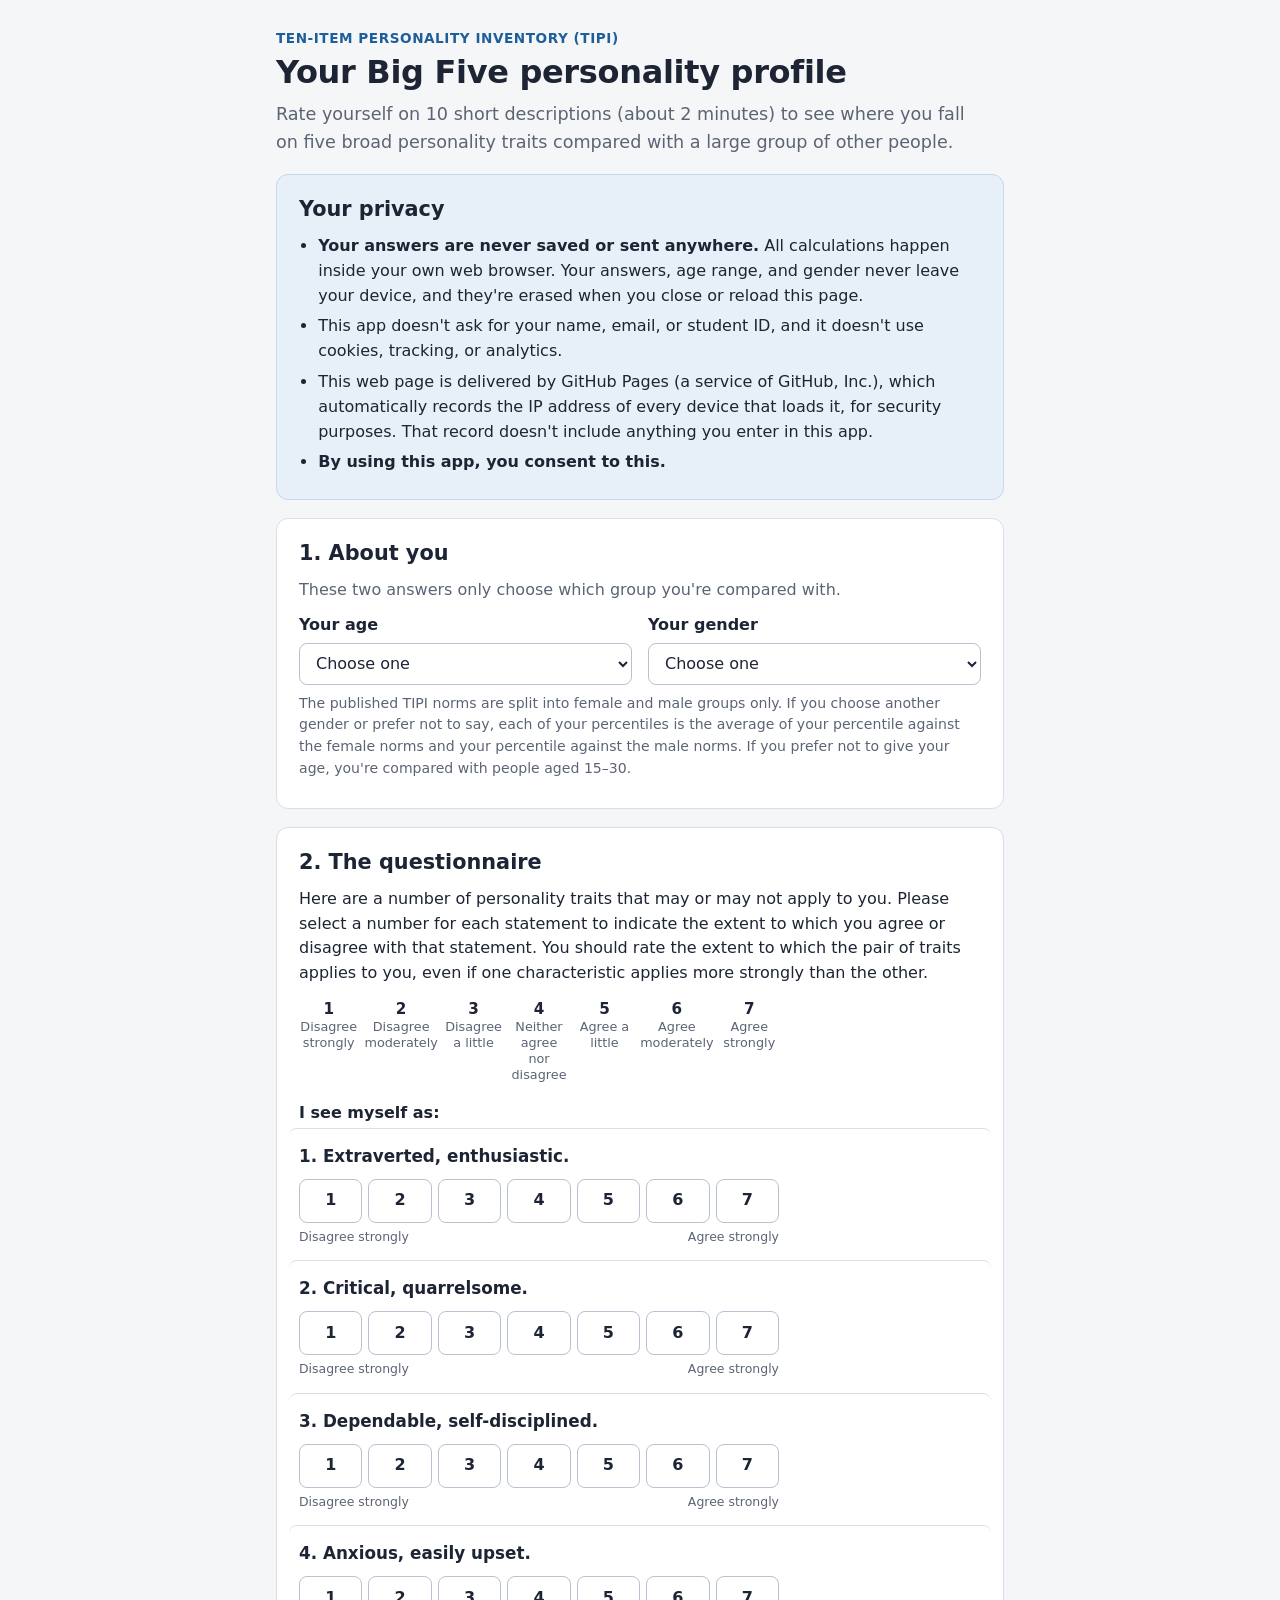
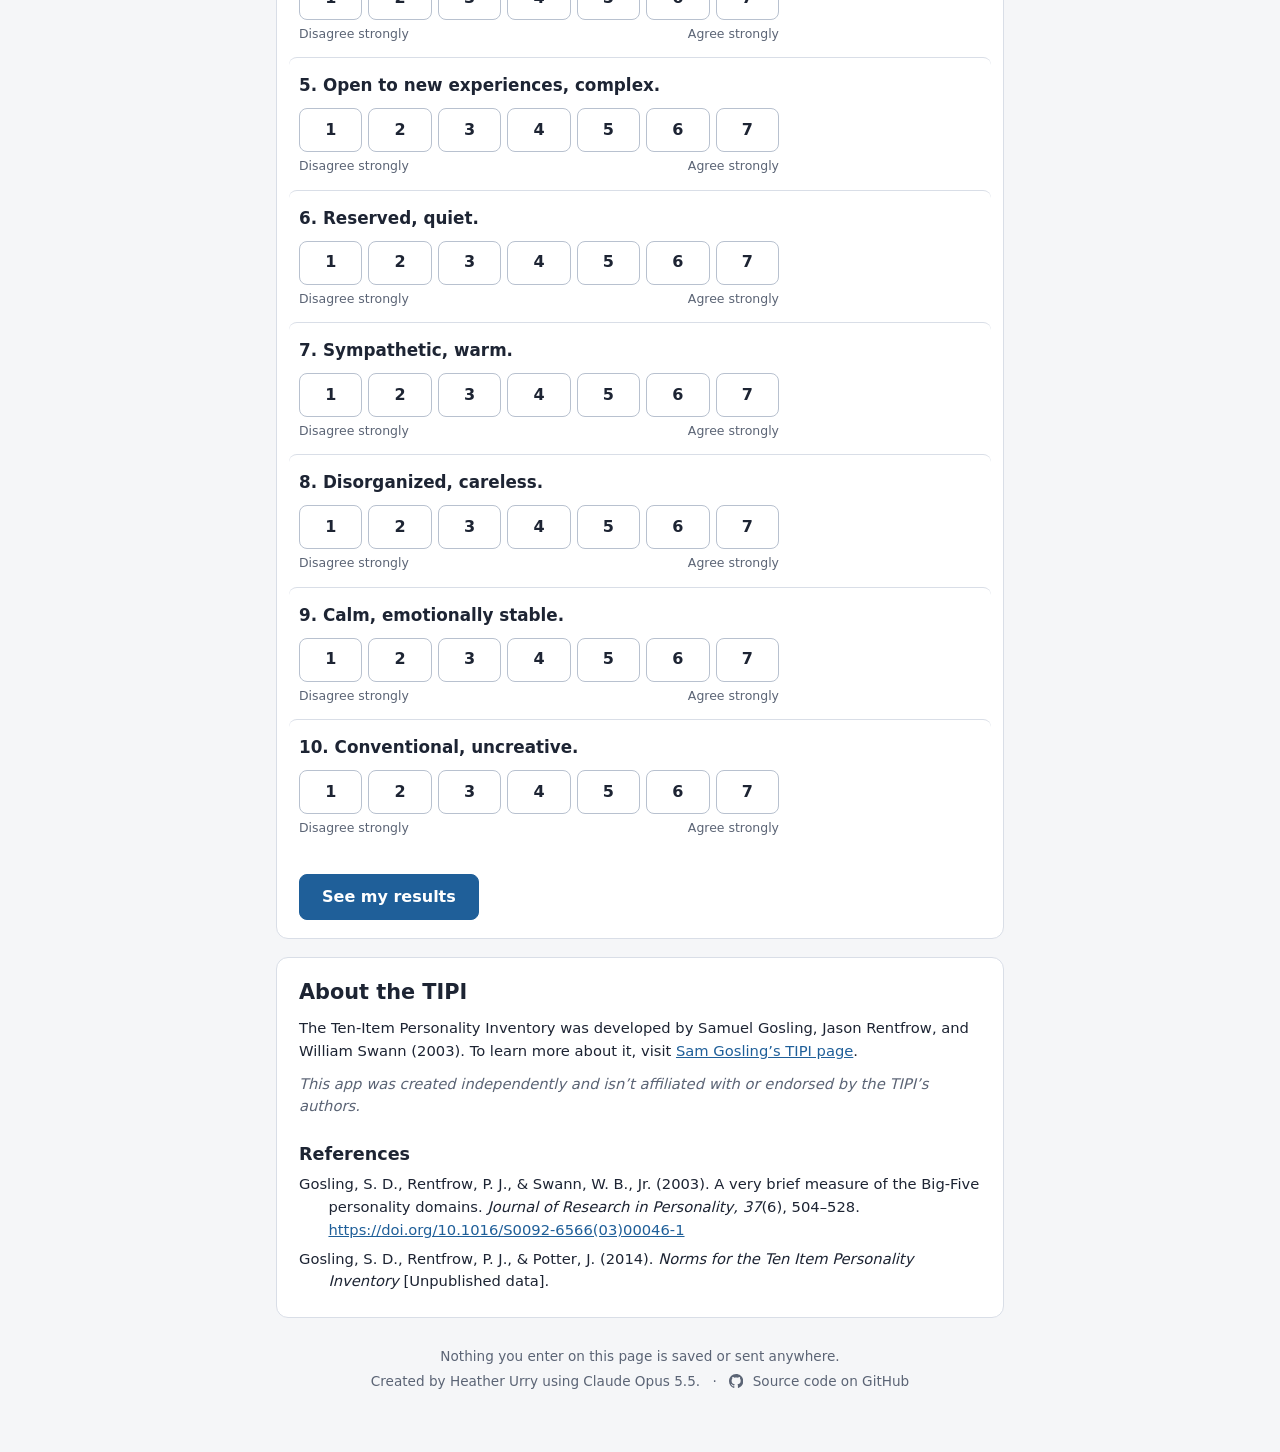
==== docs/lite/index.html @ 6791a49c "Lightweight version at /lite; Openness to Experiences; disclaimer; reliability-note link; allow inde" ====
<!doctype html>
<html lang="en">
<head>
<meta charset="utf-8">
<meta name="viewport" content="width=device-width, initial-scale=1">
<title>Your TIPI personality profile</title>
<link rel="stylesheet" href="lite.css">
<link rel="stylesheet" href="styles.css">
</head>
<body>
<div class="wrap" id="top">
  <p class="print-only print-head" id="print-head"></p>
  <header>
    <p class="eyebrow">Ten-Item Personality Inventory (TIPI)</p>
    <h1 id="page-title" tabindex="-1">Your Big Five personality profile</h1>
    <p class="lede">
      Rate yourself on 10 short descriptions (about 2 minutes) to see where you fall 
      on five broad personality traits compared with a large group of other people.
    </p>
  </header>
  <section class="card privacy" aria-labelledby="privacy-h">
    <h2 id="privacy-h">Your privacy</h2>
    <ul>
      <li>
        <strong>Your answers are never saved or sent anywhere.</strong>
         All calculations happen inside your own web browser. Your answers, 
        age range, and gender never leave your device, and they're erased when 
        you close or reload this page.
      </li>
      <li>
        This app doesn't ask for your name, email, or student ID, and it doesn't 
        use cookies, tracking, or analytics.
      </li>
      <li>This web page is delivered by GitHub Pages (a service of GitHub, Inc.), which automatically records the IP address of every device that loads it, for security purposes. That record doesn't include anything you enter in this app.</li>
      <li>
        <strong>By using this app, you consent to this.</strong>
      </li>
    </ul>
  </section>
  <section class="card no-print" aria-labelledby="about-h">
    <h2 id="about-h">1. About you</h2>
    <p class="help">These two answers only choose which group you're compared with.</p>
    <div class="two-col">
      <div class="form-group">
        <label class="control-label" for="age">Your age</label>
        <select id="age" class="form-control">
          <option value="">Choose one</option>
          <option value="15-20">15–20</option>
          <option value="21-30">21–30</option>
          <option value="31-40">31–40</option>
          <option value="41-50">41–50</option>
          <option value="51-60">51–60</option>
          <option value="61+">61 or older</option>
          <option value="none">Prefer not to say</option>
        </select>
      </div>
      <div class="form-group">
        <label class="control-label" for="gender">Your gender</label>
        <select id="gender" class="form-control">
          <option value="">Choose one</option>
          <option value="female">Female</option>
          <option value="male">Male</option>
          <option value="other">Nonbinary or another gender</option>
          <option value="none">Prefer not to say</option>
        </select>
      </div>
    </div>
    <p class="help small">
      The published TIPI norms are split into female and male groups only. If you choose 
      another gender or prefer not to say, each of your percentiles is the average of your 
      percentile against the female norms and your percentile against the male norms. If 
      you prefer not to give your age, you're compared with people aged 15–30.
    </p>
  </section>
  <section class="card no-print" aria-labelledby="q-h">
    <h2 id="q-h">2. The questionnaire</h2>
    <p>
      Here are a number of personality traits that may or may not apply to you. 
      Please select a number for each statement to indicate the extent to which you 
      agree or disagree with that statement. You should rate the extent to which the 
      pair of traits applies to you, even if one characteristic applies more strongly 
      than the other.
    </p>
    <ol class="legend" aria-label="Rating scale">
      <li>
        <b>1</b>
        Disagree strongly
      </li>
      <li>
        <b>2</b>
        Disagree moderately
      </li>
      <li>
        <b>3</b>
        Disagree a little
      </li>
      <li>
        <b>4</b>
        Neither agree nor disagree
      </li>
      <li>
        <b>5</b>
        Agree a little
      </li>
      <li>
        <b>6</b>
        Agree moderately
      </li>
      <li>
        <b>7</b>
        Agree strongly
      </li>
    </ol>
    <p class="stem">I see myself as:</p>
    <div class="tipi-item" id="item1">
      <div class="form-group shiny-input-radiogroup" id="q1" role="radiogroup" aria-labelledby="q1-label">
        <div class="control-label" id="q1-label">1. Extraverted, enthusiastic.</div>
        <div class="shiny-options-group">
          <label class="radio-inline">
            <input type="radio" name="q1" value="1"/>
            <span>
              <span class="dot" title="Disagree strongly">
                1
                <span class="sr-only">, Disagree strongly</span>
              </span>
            </span>
          </label>
          <label class="radio-inline">
            <input type="radio" name="q1" value="2"/>
            <span>
              <span class="dot" title="Disagree moderately">
                2
                <span class="sr-only">, Disagree moderately</span>
              </span>
            </span>
          </label>
          <label class="radio-inline">
            <input type="radio" name="q1" value="3"/>
            <span>
              <span class="dot" title="Disagree a little">
                3
                <span class="sr-only">, Disagree a little</span>
              </span>
            </span>
          </label>
          <label class="radio-inline">
            <input type="radio" name="q1" value="4"/>
            <span>
              <span class="dot" title="Neither agree nor disagree">
                4
                <span class="sr-only">, Neither agree nor disagree</span>
              </span>
            </span>
          </label>
          <label class="radio-inline">
            <input type="radio" name="q1" value="5"/>
            <span>
              <span class="dot" title="Agree a little">
                5
                <span class="sr-only">, Agree a little</span>
              </span>
            </span>
          </label>
          <label class="radio-inline">
            <input type="radio" name="q1" value="6"/>
            <span>
              <span class="dot" title="Agree moderately">
                6
                <span class="sr-only">, Agree moderately</span>
              </span>
            </span>
          </label>
          <label class="radio-inline">
            <input type="radio" name="q1" value="7"/>
            <span>
              <span class="dot" title="Agree strongly">
                7
                <span class="sr-only">, Agree strongly</span>
              </span>
            </span>
          </label>
        </div>
      </div>
      <div class="ends" aria-hidden="true">
        <span>Disagree strongly</span>
        <span>Agree strongly</span>
      </div>
    </div>
    <div class="tipi-item" id="item2">
      <div class="form-group shiny-input-radiogroup" id="q2" role="radiogroup" aria-labelledby="q2-label">
        <div class="control-label" id="q2-label">2. Critical, quarrelsome.</div>
        <div class="shiny-options-group">
          <label class="radio-inline">
            <input type="radio" name="q2" value="1"/>
            <span>
              <span class="dot" title="Disagree strongly">
                1
                <span class="sr-only">, Disagree strongly</span>
              </span>
            </span>
          </label>
          <label class="radio-inline">
            <input type="radio" name="q2" value="2"/>
            <span>
              <span class="dot" title="Disagree moderately">
                2
                <span class="sr-only">, Disagree moderately</span>
              </span>
            </span>
          </label>
          <label class="radio-inline">
            <input type="radio" name="q2" value="3"/>
            <span>
              <span class="dot" title="Disagree a little">
                3
                <span class="sr-only">, Disagree a little</span>
              </span>
            </span>
          </label>
          <label class="radio-inline">
            <input type="radio" name="q2" value="4"/>
            <span>
              <span class="dot" title="Neither agree nor disagree">
                4
                <span class="sr-only">, Neither agree nor disagree</span>
              </span>
            </span>
          </label>
          <label class="radio-inline">
            <input type="radio" name="q2" value="5"/>
            <span>
              <span class="dot" title="Agree a little">
                5
                <span class="sr-only">, Agree a little</span>
              </span>
            </span>
          </label>
          <label class="radio-inline">
            <input type="radio" name="q2" value="6"/>
            <span>
              <span class="dot" title="Agree moderately">
                6
                <span class="sr-only">, Agree moderately</span>
              </span>
            </span>
          </label>
          <label class="radio-inline">
            <input type="radio" name="q2" value="7"/>
            <span>
              <span class="dot" title="Agree strongly">
                7
                <span class="sr-only">, Agree strongly</span>
              </span>
            </span>
          </label>
        </div>
      </div>
      <div class="ends" aria-hidden="true">
        <span>Disagree strongly</span>
        <span>Agree strongly</span>
      </div>
    </div>
    <div class="tipi-item" id="item3">
      <div class="form-group shiny-input-radiogroup" id="q3" role="radiogroup" aria-labelledby="q3-label">
        <div class="control-label" id="q3-label">3. Dependable, self-disciplined.</div>
        <div class="shiny-options-group">
          <label class="radio-inline">
            <input type="radio" name="q3" value="1"/>
            <span>
              <span class="dot" title="Disagree strongly">
                1
                <span class="sr-only">, Disagree strongly</span>
              </span>
            </span>
          </label>
          <label class="radio-inline">
            <input type="radio" name="q3" value="2"/>
            <span>
              <span class="dot" title="Disagree moderately">
                2
                <span class="sr-only">, Disagree moderately</span>
              </span>
            </span>
          </label>
          <label class="radio-inline">
            <input type="radio" name="q3" value="3"/>
            <span>
              <span class="dot" title="Disagree a little">
                3
                <span class="sr-only">, Disagree a little</span>
              </span>
            </span>
          </label>
          <label class="radio-inline">
            <input type="radio" name="q3" value="4"/>
            <span>
              <span class="dot" title="Neither agree nor disagree">
                4
                <span class="sr-only">, Neither agree nor disagree</span>
              </span>
            </span>
          </label>
          <label class="radio-inline">
            <input type="radio" name="q3" value="5"/>
            <span>
              <span class="dot" title="Agree a little">
                5
                <span class="sr-only">, Agree a little</span>
              </span>
            </span>
          </label>
          <label class="radio-inline">
            <input type="radio" name="q3" value="6"/>
            <span>
              <span class="dot" title="Agree moderately">
                6
                <span class="sr-only">, Agree moderately</span>
              </span>
            </span>
          </label>
          <label class="radio-inline">
            <input type="radio" name="q3" value="7"/>
            <span>
              <span class="dot" title="Agree strongly">
                7
                <span class="sr-only">, Agree strongly</span>
              </span>
            </span>
          </label>
        </div>
      </div>
      <div class="ends" aria-hidden="true">
        <span>Disagree strongly</span>
        <span>Agree strongly</span>
      </div>
    </div>
    <div class="tipi-item" id="item4">
      <div class="form-group shiny-input-radiogroup" id="q4" role="radiogroup" aria-labelledby="q4-label">
        <div class="control-label" id="q4-label">4. Anxious, easily upset.</div>
        <div class="shiny-options-group">
          <label class="radio-inline">
            <input type="radio" name="q4" value="1"/>
            <span>
              <span class="dot" title="Disagree strongly">
                1
                <span class="sr-only">, Disagree strongly</span>
              </span>
            </span>
          </label>
          <label class="radio-inline">
            <input type="radio" name="q4" value="2"/>
            <span>
              <span class="dot" title="Disagree moderately">
                2
                <span class="sr-only">, Disagree moderately</span>
              </span>
            </span>
          </label>
          <label class="radio-inline">
            <input type="radio" name="q4" value="3"/>
            <span>
              <span class="dot" title="Disagree a little">
                3
                <span class="sr-only">, Disagree a little</span>
              </span>
            </span>
          </label>
          <label class="radio-inline">
            <input type="radio" name="q4" value="4"/>
            <span>
              <span class="dot" title="Neither agree nor disagree">
                4
                <span class="sr-only">, Neither agree nor disagree</span>
              </span>
            </span>
          </label>
          <label class="radio-inline">
            <input type="radio" name="q4" value="5"/>
            <span>
              <span class="dot" title="Agree a little">
                5
                <span class="sr-only">, Agree a little</span>
              </span>
            </span>
          </label>
          <label class="radio-inline">
            <input type="radio" name="q4" value="6"/>
            <span>
              <span class="dot" title="Agree moderately">
                6
                <span class="sr-only">, Agree moderately</span>
              </span>
            </span>
          </label>
          <label class="radio-inline">
            <input type="radio" name="q4" value="7"/>
            <span>
              <span class="dot" title="Agree strongly">
                7
                <span class="sr-only">, Agree strongly</span>
              </span>
            </span>
          </label>
        </div>
      </div>
      <div class="ends" aria-hidden="true">
        <span>Disagree strongly</span>
        <span>Agree strongly</span>
      </div>
    </div>
    <div class="tipi-item" id="item5">
      <div class="form-group shiny-input-radiogroup" id="q5" role="radiogroup" aria-labelledby="q5-label">
        <div class="control-label" id="q5-label">5. Open to new experiences, complex.</div>
        <div class="shiny-options-group">
          <label class="radio-inline">
            <input type="radio" name="q5" value="1"/>
            <span>
              <span class="dot" title="Disagree strongly">
                1
                <span class="sr-only">, Disagree strongly</span>
              </span>
            </span>
          </label>
          <label class="radio-inline">
            <input type="radio" name="q5" value="2"/>
            <span>
              <span class="dot" title="Disagree moderately">
                2
                <span class="sr-only">, Disagree moderately</span>
              </span>
            </span>
          </label>
          <label class="radio-inline">
            <input type="radio" name="q5" value="3"/>
            <span>
              <span class="dot" title="Disagree a little">
                3
                <span class="sr-only">, Disagree a little</span>
              </span>
            </span>
          </label>
          <label class="radio-inline">
            <input type="radio" name="q5" value="4"/>
            <span>
              <span class="dot" title="Neither agree nor disagree">
                4
                <span class="sr-only">, Neither agree nor disagree</span>
              </span>
            </span>
          </label>
          <label class="radio-inline">
            <input type="radio" name="q5" value="5"/>
            <span>
              <span class="dot" title="Agree a little">
                5
                <span class="sr-only">, Agree a little</span>
              </span>
            </span>
          </label>
          <label class="radio-inline">
            <input type="radio" name="q5" value="6"/>
            <span>
              <span class="dot" title="Agree moderately">
                6
                <span class="sr-only">, Agree moderately</span>
              </span>
            </span>
          </label>
          <label class="radio-inline">
            <input type="radio" name="q5" value="7"/>
            <span>
              <span class="dot" title="Agree strongly">
                7
                <span class="sr-only">, Agree strongly</span>
              </span>
            </span>
          </label>
        </div>
      </div>
      <div class="ends" aria-hidden="true">
        <span>Disagree strongly</span>
        <span>Agree strongly</span>
      </div>
    </div>
    <div class="tipi-item" id="item6">
      <div class="form-group shiny-input-radiogroup" id="q6" role="radiogroup" aria-labelledby="q6-label">
        <div class="control-label" id="q6-label">6. Reserved, quiet.</div>
        <div class="shiny-options-group">
          <label class="radio-inline">
            <input type="radio" name="q6" value="1"/>
            <span>
              <span class="dot" title="Disagree strongly">
                1
                <span class="sr-only">, Disagree strongly</span>
              </span>
            </span>
          </label>
          <label class="radio-inline">
            <input type="radio" name="q6" value="2"/>
            <span>
              <span class="dot" title="Disagree moderately">
                2
                <span class="sr-only">, Disagree moderately</span>
              </span>
            </span>
          </label>
          <label class="radio-inline">
            <input type="radio" name="q6" value="3"/>
            <span>
              <span class="dot" title="Disagree a little">
                3
                <span class="sr-only">, Disagree a little</span>
              </span>
            </span>
          </label>
          <label class="radio-inline">
            <input type="radio" name="q6" value="4"/>
            <span>
              <span class="dot" title="Neither agree nor disagree">
                4
                <span class="sr-only">, Neither agree nor disagree</span>
              </span>
            </span>
          </label>
          <label class="radio-inline">
            <input type="radio" name="q6" value="5"/>
            <span>
              <span class="dot" title="Agree a little">
                5
                <span class="sr-only">, Agree a little</span>
              </span>
            </span>
          </label>
          <label class="radio-inline">
            <input type="radio" name="q6" value="6"/>
            <span>
              <span class="dot" title="Agree moderately">
                6
                <span class="sr-only">, Agree moderately</span>
              </span>
            </span>
          </label>
          <label class="radio-inline">
            <input type="radio" name="q6" value="7"/>
            <span>
              <span class="dot" title="Agree strongly">
                7
                <span class="sr-only">, Agree strongly</span>
              </span>
            </span>
          </label>
        </div>
      </div>
      <div class="ends" aria-hidden="true">
        <span>Disagree strongly</span>
        <span>Agree strongly</span>
      </div>
    </div>
    <div class="tipi-item" id="item7">
      <div class="form-group shiny-input-radiogroup" id="q7" role="radiogroup" aria-labelledby="q7-label">
        <div class="control-label" id="q7-label">7. Sympathetic, warm.</div>
        <div class="shiny-options-group">
          <label class="radio-inline">
            <input type="radio" name="q7" value="1"/>
            <span>
              <span class="dot" title="Disagree strongly">
                1
                <span class="sr-only">, Disagree strongly</span>
              </span>
            </span>
          </label>
          <label class="radio-inline">
            <input type="radio" name="q7" value="2"/>
            <span>
              <span class="dot" title="Disagree moderately">
                2
                <span class="sr-only">, Disagree moderately</span>
              </span>
            </span>
          </label>
          <label class="radio-inline">
            <input type="radio" name="q7" value="3"/>
            <span>
              <span class="dot" title="Disagree a little">
                3
                <span class="sr-only">, Disagree a little</span>
              </span>
            </span>
          </label>
          <label class="radio-inline">
            <input type="radio" name="q7" value="4"/>
            <span>
              <span class="dot" title="Neither agree nor disagree">
                4
                <span class="sr-only">, Neither agree nor disagree</span>
              </span>
            </span>
          </label>
          <label class="radio-inline">
            <input type="radio" name="q7" value="5"/>
            <span>
              <span class="dot" title="Agree a little">
                5
                <span class="sr-only">, Agree a little</span>
              </span>
            </span>
          </label>
          <label class="radio-inline">
            <input type="radio" name="q7" value="6"/>
            <span>
              <span class="dot" title="Agree moderately">
                6
                <span class="sr-only">, Agree moderately</span>
              </span>
            </span>
          </label>
          <label class="radio-inline">
            <input type="radio" name="q7" value="7"/>
            <span>
              <span class="dot" title="Agree strongly">
                7
                <span class="sr-only">, Agree strongly</span>
              </span>
            </span>
          </label>
        </div>
      </div>
      <div class="ends" aria-hidden="true">
        <span>Disagree strongly</span>
        <span>Agree strongly</span>
      </div>
    </div>
    <div class="tipi-item" id="item8">
      <div class="form-group shiny-input-radiogroup" id="q8" role="radiogroup" aria-labelledby="q8-label">
        <div class="control-label" id="q8-label">8. Disorganized, careless.</div>
        <div class="shiny-options-group">
          <label class="radio-inline">
            <input type="radio" name="q8" value="1"/>
            <span>
              <span class="dot" title="Disagree strongly">
                1
                <span class="sr-only">, Disagree strongly</span>
              </span>
            </span>
          </label>
          <label class="radio-inline">
            <input type="radio" name="q8" value="2"/>
            <span>
              <span class="dot" title="Disagree moderately">
                2
                <span class="sr-only">, Disagree moderately</span>
              </span>
            </span>
          </label>
          <label class="radio-inline">
            <input type="radio" name="q8" value="3"/>
            <span>
              <span class="dot" title="Disagree a little">
                3
                <span class="sr-only">, Disagree a little</span>
              </span>
            </span>
          </label>
          <label class="radio-inline">
            <input type="radio" name="q8" value="4"/>
            <span>
              <span class="dot" title="Neither agree nor disagree">
                4
                <span class="sr-only">, Neither agree nor disagree</span>
              </span>
            </span>
          </label>
          <label class="radio-inline">
            <input type="radio" name="q8" value="5"/>
            <span>
              <span class="dot" title="Agree a little">
                5
                <span class="sr-only">, Agree a little</span>
              </span>
            </span>
          </label>
          <label class="radio-inline">
            <input type="radio" name="q8" value="6"/>
            <span>
              <span class="dot" title="Agree moderately">
                6
                <span class="sr-only">, Agree moderately</span>
              </span>
            </span>
          </label>
          <label class="radio-inline">
            <input type="radio" name="q8" value="7"/>
            <span>
              <span class="dot" title="Agree strongly">
                7
                <span class="sr-only">, Agree strongly</span>
              </span>
            </span>
          </label>
        </div>
      </div>
      <div class="ends" aria-hidden="true">
        <span>Disagree strongly</span>
        <span>Agree strongly</span>
      </div>
    </div>
    <div class="tipi-item" id="item9">
      <div class="form-group shiny-input-radiogroup" id="q9" role="radiogroup" aria-labelledby="q9-label">
        <div class="control-label" id="q9-label">9. Calm, emotionally stable.</div>
        <div class="shiny-options-group">
          <label class="radio-inline">
            <input type="radio" name="q9" value="1"/>
            <span>
              <span class="dot" title="Disagree strongly">
                1
                <span class="sr-only">, Disagree strongly</span>
              </span>
            </span>
          </label>
          <label class="radio-inline">
            <input type="radio" name="q9" value="2"/>
            <span>
              <span class="dot" title="Disagree moderately">
                2
                <span class="sr-only">, Disagree moderately</span>
              </span>
            </span>
          </label>
          <label class="radio-inline">
            <input type="radio" name="q9" value="3"/>
            <span>
              <span class="dot" title="Disagree a little">
                3
                <span class="sr-only">, Disagree a little</span>
              </span>
            </span>
          </label>
          <label class="radio-inline">
            <input type="radio" name="q9" value="4"/>
            <span>
              <span class="dot" title="Neither agree nor disagree">
                4
                <span class="sr-only">, Neither agree nor disagree</span>
              </span>
            </span>
          </label>
          <label class="radio-inline">
            <input type="radio" name="q9" value="5"/>
            <span>
              <span class="dot" title="Agree a little">
                5
                <span class="sr-only">, Agree a little</span>
              </span>
            </span>
          </label>
          <label class="radio-inline">
            <input type="radio" name="q9" value="6"/>
            <span>
              <span class="dot" title="Agree moderately">
                6
                <span class="sr-only">, Agree moderately</span>
              </span>
            </span>
          </label>
          <label class="radio-inline">
            <input type="radio" name="q9" value="7"/>
            <span>
              <span class="dot" title="Agree strongly">
                7
                <span class="sr-only">, Agree strongly</span>
              </span>
            </span>
          </label>
        </div>
      </div>
      <div class="ends" aria-hidden="true">
        <span>Disagree strongly</span>
        <span>Agree strongly</span>
      </div>
    </div>
    <div class="tipi-item" id="item10">
      <div class="form-group shiny-input-radiogroup" id="q10" role="radiogroup" aria-labelledby="q10-label">
        <div class="control-label" id="q10-label">10. Conventional, uncreative.</div>
        <div class="shiny-options-group">
          <label class="radio-inline">
            <input type="radio" name="q10" value="1"/>
            <span>
              <span class="dot" title="Disagree strongly">
                1
                <span class="sr-only">, Disagree strongly</span>
              </span>
            </span>
          </label>
          <label class="radio-inline">
            <input type="radio" name="q10" value="2"/>
            <span>
              <span class="dot" title="Disagree moderately">
                2
                <span class="sr-only">, Disagree moderately</span>
              </span>
            </span>
          </label>
          <label class="radio-inline">
            <input type="radio" name="q10" value="3"/>
            <span>
              <span class="dot" title="Disagree a little">
                3
                <span class="sr-only">, Disagree a little</span>
              </span>
            </span>
          </label>
          <label class="radio-inline">
            <input type="radio" name="q10" value="4"/>
            <span>
              <span class="dot" title="Neither agree nor disagree">
                4
                <span class="sr-only">, Neither agree nor disagree</span>
              </span>
            </span>
          </label>
          <label class="radio-inline">
            <input type="radio" name="q10" value="5"/>
            <span>
              <span class="dot" title="Agree a little">
                5
                <span class="sr-only">, Agree a little</span>
              </span>
            </span>
          </label>
          <label class="radio-inline">
            <input type="radio" name="q10" value="6"/>
            <span>
              <span class="dot" title="Agree moderately">
                6
                <span class="sr-only">, Agree moderately</span>
              </span>
            </span>
          </label>
          <label class="radio-inline">
            <input type="radio" name="q10" value="7"/>
            <span>
              <span class="dot" title="Agree strongly">
                7
                <span class="sr-only">, Agree strongly</span>
              </span>
            </span>
          </label>
        </div>
      </div>
      <div class="ends" aria-hidden="true">
        <span>Disagree strongly</span>
        <span>Agree strongly</span>
      </div>
    </div>
    <div class="actions">
      <button type="button" id="go" class="btn btn-primary btn-lg">See my results</button>
      <div id="problems"></div>
    </div>
  </section>
  <section class="card results" id="results" aria-labelledby="res-h" hidden>
    <h2 id="res-h" tabindex="-1">3. Your results</h2>
    <div id="incomplete"></div>
    <div id="results-body">
      <p class="group" id="group-text"></p>
      <div class="radar-box" id="radar"></div>
      <p class="help small center">
        Each point shows your percentile. The dashed ring is the 50th percentile 
        (the comparison group's average); the outer edge is 100.
      </p>
      <p class="ocean-note">Traits are shown in OCEAN order. The TIPI measures Emotional Stability, the reverse of Neuroticism (the N in OCEAN), so it appears in N’s place: a high Emotional Stability score corresponds to low Neuroticism.</p>
      <h3>Where you fall on each trait</h3>
      <div id="strips"></div>
      <div id="table"></div>
      <dl class="meanings">
        <dt>Openness to Experiences</dt>
        <dd>Higher scores: open to new experiences, complex. Lower scores: conventional, uncreative.</dd>
        <dt>Conscientiousness</dt>
        <dd>Higher scores: dependable, self-disciplined. Lower scores: disorganized, careless.</dd>
        <dt>Extraversion</dt>
        <dd>Higher scores: extraverted, enthusiastic. Lower scores: reserved, quiet.</dd>
        <dt>Agreeableness</dt>
        <dd>Higher scores: sympathetic, warm. Lower scores: critical, quarrelsome.</dd>
        <dt>Emotional Stability</dt>
        <dd>Higher scores: calm, emotionally stable. Lower scores: anxious, easily upset.</dd>
      </dl>
      <div class="save no-print">
        <button type="button" id="print" class="btn btn-primary">Print or save my results (PDF)</button>
        <p class="help small">
          Your browser’s print window lets you print the results or save them as a PDF. 
          Nothing is uploaded.
        </p>
      </div>
      <p class="help small no-print">You can change any answer above and your results will update.</p>
      <details>
        <summary>How to read these results</summary>
        <ul>
          <li>
            <strong>A percentile</strong>
             is the estimated percentage of the comparison 
            group who scored below you, with people who gave exactly your score 
            counted as half below and half above. The 50th percentile is average.
          </li>
          <li>
            <strong>Low</strong>
             (15th percentile or below), 
            <strong>Medium low</strong>
             (16th–49th), 
            <strong>Medium high</strong>
             (50th–83rd), and 
            <strong>High</strong>
             (84th or above) split the range at one standard 
            deviation below the average, the average, and one standard deviation above it.
          </li>
          <li>
            <strong>Higher isn't better.</strong>
             Each trait has advantages and 
            disadvantages at both ends.
          </li>
          <li>
            <strong>This is a quick snapshot.</strong>
             The TIPI uses only two items per 
            trait, so your scores could shift a bit if you took it again. For more on 
            the TIPI’s reliability, see Sam Gosling’s 
            <a href="https://gosling.psy.utexas.edu/scales-weve-developed/ten-item-personality-measure-tipi/a-note-on-alpha-reliability-and-factor-structure-in-the-tipi/" target="_blank" rel="noopener noreferrer">
              note on alpha reliability and factor structure<span class="sr-only"> (opens in a new tab)</span></a>.
          </li>
          <li>
            <strong>Percentiles are estimates.</strong>
             They're calculated from the 
            comparison group's average and standard deviation, assuming scores follow 
            a bell curve. That's least accurate for scores near the ends of the 1–7 
            scale, so treat very high and very low results as approximate.
          </li>
          <li>
            <strong>About the norms.</strong>
             The comparison data come from about 278,000 
            people aged 15 and older who took the TIPI online (Gosling et al., 2014; 
            see About the TIPI below). In the full online sample, more than half lived 
            in the United States and nearly three-quarters identified as White, so the 
            norms may fit some groups better than others.
          </li>
        </ul>
      </details>
    </div>
    <div class="actions no-print">
      <button type="button" id="reset" class="btn btn-default">Clear my answers and start over</button>
    </div>
  </section>
  <section class="card about" aria-labelledby="about-tipi-h">
    <h2 id="about-tipi-h">About the TIPI</h2>
    <p>
      The Ten-Item Personality Inventory was developed by Samuel Gosling, Jason Rentfrow, 
      and William Swann (2003). To learn more about it, visit 
      <a href="https://gosling.psy.utexas.edu/scales-weve-developed/ten-item-personality-measure-tipi/" target="_blank" rel="noopener noreferrer">
        Sam Gosling’s TIPI page<span class="sr-only"> (opens in a new tab)</span></a>.
    </p>
    <p class="disclaimer">This app was created independently and isn’t affiliated with or endorsed by the TIPI’s authors.</p>
    <h3>References</h3>
    <ul class="refs">
      <li>
        Gosling, S. D., Rentfrow, P. J., &amp; Swann, W. B., Jr. (2003). A very brief 
        measure of the Big-Five personality domains. 
        <em>Journal of Research in Personality, 37</em>(6), 504–528. 
        <a href="https://doi.org/10.1016/S0092-6566(03)00046-1" target="_blank" rel="noopener noreferrer">
          https://doi.org/10.1016/S0092-6566(03)00046-1<span class="sr-only"> (opens in a new tab)</span></a></li>
      <li>
        Gosling, S. D., Rentfrow, P. J., &amp; Potter, J. (2014). 
        <em>Norms for the Ten Item Personality Inventory</em> [Unpublished data].
      </li>
    </ul>
  </section>
  <footer>
    <p>Nothing you enter on this page is saved or sent anywhere.</p>
    <p class="credits">
      Created by Heather Urry using Claude Opus 5.5.
      <span class="sep" aria-hidden="true">·</span>
      <a href="https://github.com/HeatherUrry/tipi" target="_blank" rel="noopener noreferrer" class="gh">
        <svg viewBox="0 0 16 16" aria-hidden="true" focusable="false"><path d="M8 0C3.58 0 0 3.58 0 8c0 3.54 2.29 6.53 5.47 7.59.4.07.55-.17.55-.38 0-.19-.01-.82-.01-1.49-2.01.37-2.53-.49-2.69-.94-.09-.23-.48-.94-.82-1.13-.28-.15-.68-.52-.01-.53.63-.01 1.08.58 1.23.82.72 1.21 1.87.87 2.33.66.07-.52.28-.87.51-1.07-1.78-.2-3.64-.89-3.64-3.95 0-.87.31-1.59.82-2.15-.08-.2-.36-1.02.08-2.12 0 0 .67-.21 2.2.82.64-.18 1.32-.27 2-.27.68 0 1.36.09 2 .27 1.53-1.04 2.2-.82 2.2-.82.44 1.1.16 1.92.08 2.12.51.56.82 1.27.82 2.15 0 3.07-1.87 3.75-3.65 3.95.29.25.54.73.54 1.48 0 1.07-.01 1.93-.01 2.2 0 .21.15.46.55.38A8.013 8.013 0 0016 8c0-4.42-3.58-8-8-8z"/></svg>
        Source code on GitHub<span class="sr-only"> (opens in a new tab)</span></a></p>
  </footer>
</div>
<script src="data.js"></script>
<script src="lite.js"></script>
</body>
</html>
---- docs/lite/lite.css ----
/* Base styles for the lightweight page. The Shinylive app gets these from
   Shiny's Bootstrap 3; this page loads only this file and the app's own
   styles.css (copied in by build_lite.R), so nothing comes from elsewhere. */
*, *::before, *::after { box-sizing: border-box; }
html { -webkit-text-size-adjust: 100%; }
body { margin: 0; }
[hidden] { display: none !important; }
h1, h2, h3 { line-height: 1.2; }
p { margin: 0 0 10px; }
.sr-only { position: absolute; width: 1px; height: 1px; padding: 0; margin: -1px;
  overflow: hidden; clip: rect(0, 0, 0, 0); border: 0; white-space: nowrap; }

.form-group { margin-bottom: 15px; }
.control-label { display: inline-block; margin-bottom: 5px; }
.form-control { display: block; width: 100%; padding: 6px 12px; color: #1d2433;
  background: #fff; border: 1px solid #b8c1cf; font: inherit; }
.form-control:focus { outline: 3px solid #174a78; outline-offset: 1px; }

.btn { display: inline-block; padding: 8px 16px; font: inherit; font-weight: 600; line-height: 1.4;
  text-align: center; cursor: pointer; border: 1px solid transparent; }
.btn-primary { color: #fff; }
.btn-default { color: #1d2433; background: #fff; border-color: #b8c1cf; }
.btn-default:hover { background: #f1f3f6; }
.btn:focus-visible { outline: 3px solid #174a78; outline-offset: 2px; }
.tipi-item .radio-inline { cursor: pointer; }

/* Charts (drawn by lite.js as SVG) */
#radar svg, #strips svg { display: block; margin: 0 auto; overflow: visible; }
#strips { margin-top: 6px; }

/* Printing / saving as PDF: just the results, on white */
.print-only { display: none; }
@media print {
  @page { size: auto; margin: 14mm 12mm; }
  html, body { background: #fff !important; }
  .wrap { max-width: none; padding: 0; }
  .no-print, .privacy, header .lede, header .eyebrow, footer .credits { display: none !important; }
  .print-only { display: block; }
  .print-head { color: #5b6475; font-size: 12px; margin: 0 0 4px; }
  header h1 { font-size: 22px; margin: 0 0 8px; }
  .card { border: none; padding: 0; margin: 10px 0; }
  .results h2 { display: none; }
  .radar-box, #strips, .res-table, .ocean-note { break-inside: avoid; page-break-inside: avoid; }
  details > summary { display: none; }
  details > * { display: block; }
  .about { break-before: auto; }
  a { color: inherit; text-decoration: none; }
}
---- docs/lite/styles.css ----
/* TIPI app styles. System fonts only: no external font or CDN requests. */
:root {
  --accent: #1f5f99;
  --accent-soft: #e7f0f9;
  --ink: #1d2433;
  --muted: #5b6475;
  --line: #d9dee7;
  --bg: #f5f6f8;
  --card: #ffffff;
  --warn: #a8261b;
  --warn-soft: #fdf0ee;
}

html, body {
  background: var(--bg);
  color: var(--ink);
  font-family: system-ui, -apple-system, "Segoe UI", Roboto, "Helvetica Neue", Arial, sans-serif;
  font-size: 16px;
  line-height: 1.55;
}
.container-fluid { padding: 0; }
.wrap { max-width: 760px; margin: 0 auto; padding: 28px 16px 56px; }

h1 { font-size: 2rem; font-weight: 750; line-height: 1.2; margin: 4px 0 10px; letter-spacing: -0.01em; }
h2 { font-size: 1.3rem; font-weight: 700; margin: 0 0 12px; }
h3 { font-size: 1.1rem; font-weight: 700; margin: 26px 0 8px; }
.eyebrow { color: var(--accent); font-weight: 650; font-size: .85rem; letter-spacing: .04em; text-transform: uppercase; margin: 0; }
.lede { font-size: 1.1rem; color: var(--muted); margin: 0 0 6px; max-width: 62ch; }
.help { color: var(--muted); }
.small { font-size: .88rem; }
.center { text-align: center; }

.card {
  background: var(--card);
  border: 1px solid var(--line);
  border-radius: 12px;
  padding: 22px 22px 18px;
  margin: 18px 0;
}
.privacy { background: var(--accent-soft); border-color: #c5d8ec; }
.privacy ul { margin: 0; padding-left: 1.2em; }
.privacy li { margin: 6px 0; }

/* About you */
.two-col { display: grid; grid-template-columns: 1fr 1fr; gap: 0 16px; }
.two-col .form-group { margin-bottom: 8px; }
.form-control { height: 42px; font-size: 1rem; border-radius: 8px; border-color: #b8c1cf; }
.control-label { font-weight: 650; }
.field-missing select { border-color: var(--warn); background: var(--warn-soft); }

/* Rating legend */
.legend { list-style: none; padding: 0; margin: 14px 0 6px; display: grid; max-width: 480px;
  grid-template-columns: repeat(7, 1fr); gap: 6px; font-size: .8rem; color: var(--muted); }
.legend li { text-align: center; line-height: 1.25; }
.legend b { display: block; color: var(--ink); font-size: .95rem; }
.stem { font-weight: 700; margin: 18px 0 2px; }

/* Items */
.tipi-item { padding: 14px 10px; margin: 0 -10px; border-top: 1px solid var(--line); border-radius: 8px; }
.tipi-item .form-group { margin: 0; }
.tipi-item .control-label { display: block; font-size: 1.05rem; font-weight: 650; margin-bottom: 10px; }
.tipi-item .shiny-options-group { display: grid; grid-template-columns: repeat(7, 1fr); gap: 6px; max-width: 480px; }
.tipi-item .radio-inline { position: relative; display: block; margin: 0 !important; padding: 0; text-align: center; }
.tipi-item input[type="radio"] { position: absolute; opacity: 0; width: 1px; height: 1px; margin: 0; left: 50%; top: 50%; }
.tipi-item .dot {
  display: flex; align-items: center; justify-content: center;
  height: 44px; border: 1.5px solid #b8c1cf; border-radius: 8px;
  background: #fff; font-weight: 650; cursor: pointer; user-select: none;
  transition: background .12s, border-color .12s, color .12s;
}
.tipi-item .dot:hover { border-color: var(--accent); }
.tipi-item input:checked + span .dot { background: var(--accent); border-color: var(--accent); color: #fff; }
.tipi-item input:focus-visible + span .dot { outline: 3px solid #174a78; outline-offset: 2px; }
/* Windows High Contrast / forced colors: backgrounds are overridden, so mark
   the chosen rating with a thick system-colored border instead. */
@media (forced-colors: active) {
  .tipi-item input:checked + span .dot { border: 4px solid Highlight; font-weight: 800; }
  /* background/box-shadow highlights vanish in forced colors; outline instead */
  .tipi-item.missing { outline: 3px solid CanvasText; outline-offset: 2px; }
  .field-missing select { outline: 3px solid CanvasText; }
}
/* Headings that receive focus programmatically (results, page title) */
h1[tabindex="-1"]:focus, h2[tabindex="-1"]:focus { outline: none; }
.tipi-item .ends { display: flex; justify-content: space-between; max-width: 480px;
  font-size: .78rem; color: var(--muted); margin-top: 4px; }
.tipi-item.missing { background: var(--warn-soft); box-shadow: inset 3px 0 0 var(--warn); }

.actions { margin-top: 22px; }
.btn { border-radius: 8px; }
.btn-primary { background: var(--accent); border-color: var(--accent); }
.btn-primary:hover, .btn-primary:focus { background: #184d7d; border-color: #184d7d; }
.btn-lg { padding: 11px 22px; font-weight: 650; }
.alert-box { margin-top: 14px; padding: 10px 14px; border-radius: 8px;
  background: var(--warn-soft); color: var(--warn); border: 1px solid #f0c6c0; font-weight: 600; }

/* Results */
.results .group { font-size: 1.02rem; }
.radar-box { max-width: 600px; margin: 8px auto 0; }
.shiny-plot-output img { max-width: 100%; }
.res-table { width: 100%; border-collapse: collapse; margin: 18px 0 8px; font-size: .95rem; }
.res-table th, .res-table td { padding: 9px 8px; border-bottom: 1px solid var(--line); vertical-align: top; text-align: left; }
.res-table thead th { font-size: .82rem; color: var(--muted); font-weight: 650; border-bottom: 2px solid var(--line); }
.res-table .num { text-align: right; font-variant-numeric: tabular-nums; white-space: nowrap; }
.res-table .strong { font-weight: 700; color: var(--accent); }
.res-table td.band { white-space: nowrap; }
.ocean-note { margin: 10px auto 4px; max-width: 60ch; padding: 10px 14px; border-left: 3px solid var(--accent);
  background: var(--accent-soft); border-radius: 6px; font-size: .9rem; }
.meanings { margin: 14px 0 6px; font-size: .88rem; }
.meanings dt { font-weight: 650; margin-top: 6px; }
.meanings dd { margin: 0 0 0 0; color: var(--muted); }
.save { margin: 22px 0 8px; padding: 14px 16px; border-radius: 10px; background: var(--accent-soft); }
.save .btn { font-weight: 650; padding: 10px 18px; }
.save p { margin: 8px 0 0; }
.save .save-status { font-weight: 600; color: var(--ink); }
/* Keep the status region in the page even when empty, so screen readers
   announce the first message. */
.save .save-status:empty { margin: 0; }
details { margin-top: 18px; border-top: 1px solid var(--line); padding-top: 12px; }
summary { cursor: pointer; font-weight: 650; color: var(--accent); }
details li { margin: 6px 0; }

.about p, .about li { font-size: .92rem; }
.about a { color: var(--accent); }
.about .disclaimer { color: var(--muted); font-style: italic; }
.refs { list-style: none; padding: 0; margin: 0; }
.refs li { padding-left: 2em; text-indent: -2em; margin: 6px 0; overflow-wrap: anywhere; }

footer p { margin: 4px 0; }
footer .sep { margin: 0 8px; }
/* The credit text and the GitHub link are ordinary inline text so both sit on
   the same baseline; the icon is nudged down to rest on that baseline. */
footer .gh { color: var(--muted); text-decoration: none; white-space: nowrap; }
footer .gh:hover, footer .gh:focus-visible { color: var(--ink); text-decoration: underline; }
footer .gh svg { width: 1.05em; height: 1.05em; fill: currentColor; vertical-align: -0.15em; margin-right: 5px; }

footer { text-align: center; color: var(--muted); font-size: .85rem; margin-top: 28px; }

@media (max-width: 560px) {
  h1 { font-size: 1.65rem; }
  .card { padding: 18px 14px 14px; }
  .two-col { grid-template-columns: 1fr; }
  .legend { grid-template-columns: 1fr; gap: 2px; text-align: left; }
  .legend li { text-align: left; }
  .legend b { display: inline-block; width: 1.4em; }
  .tipi-item .shiny-options-group { gap: 4px; }
  .res-table { font-size: .88rem; }
  .res-table th, .res-table td { padding: 8px 4px; }
  .res-table thead th, .res-table thead th.num { font-size: .74rem; white-space: normal; }
  .res-table .avg-col { display: none; }
  .res-table td.band { white-space: normal; }
}
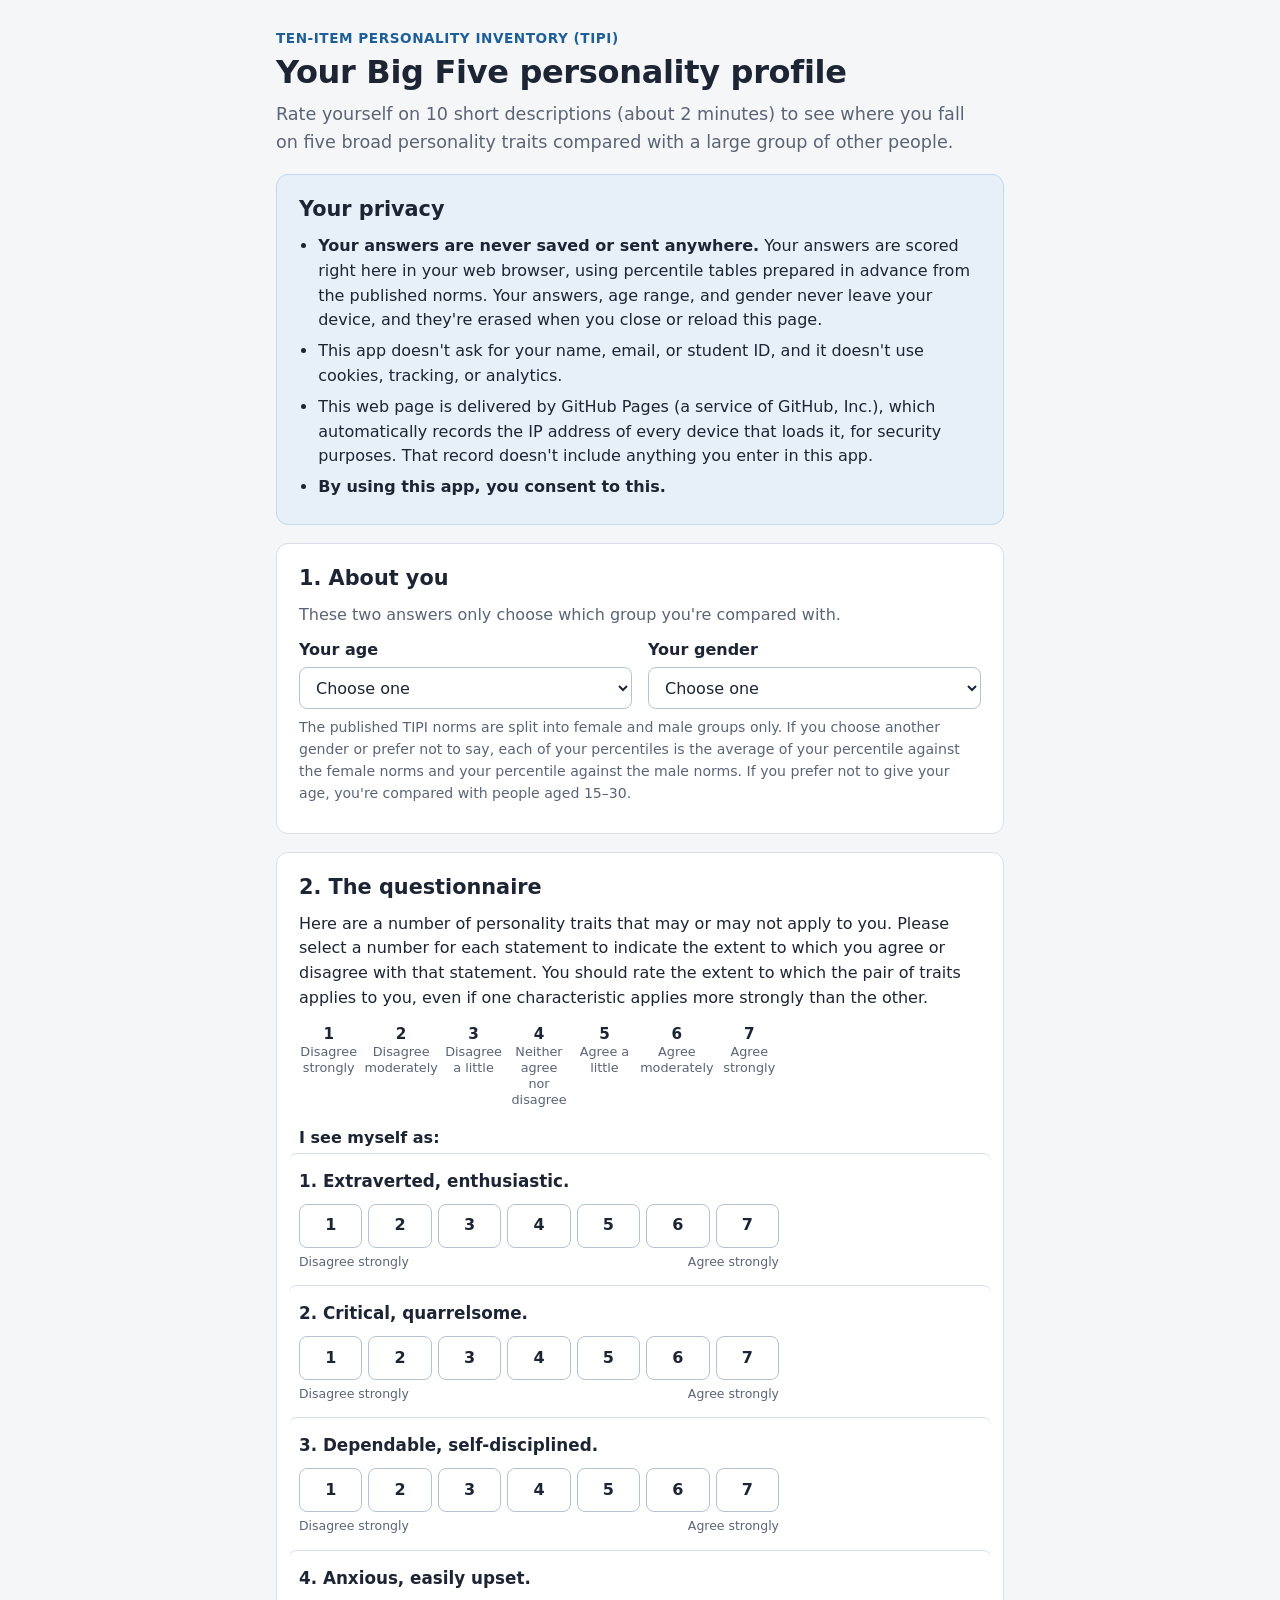
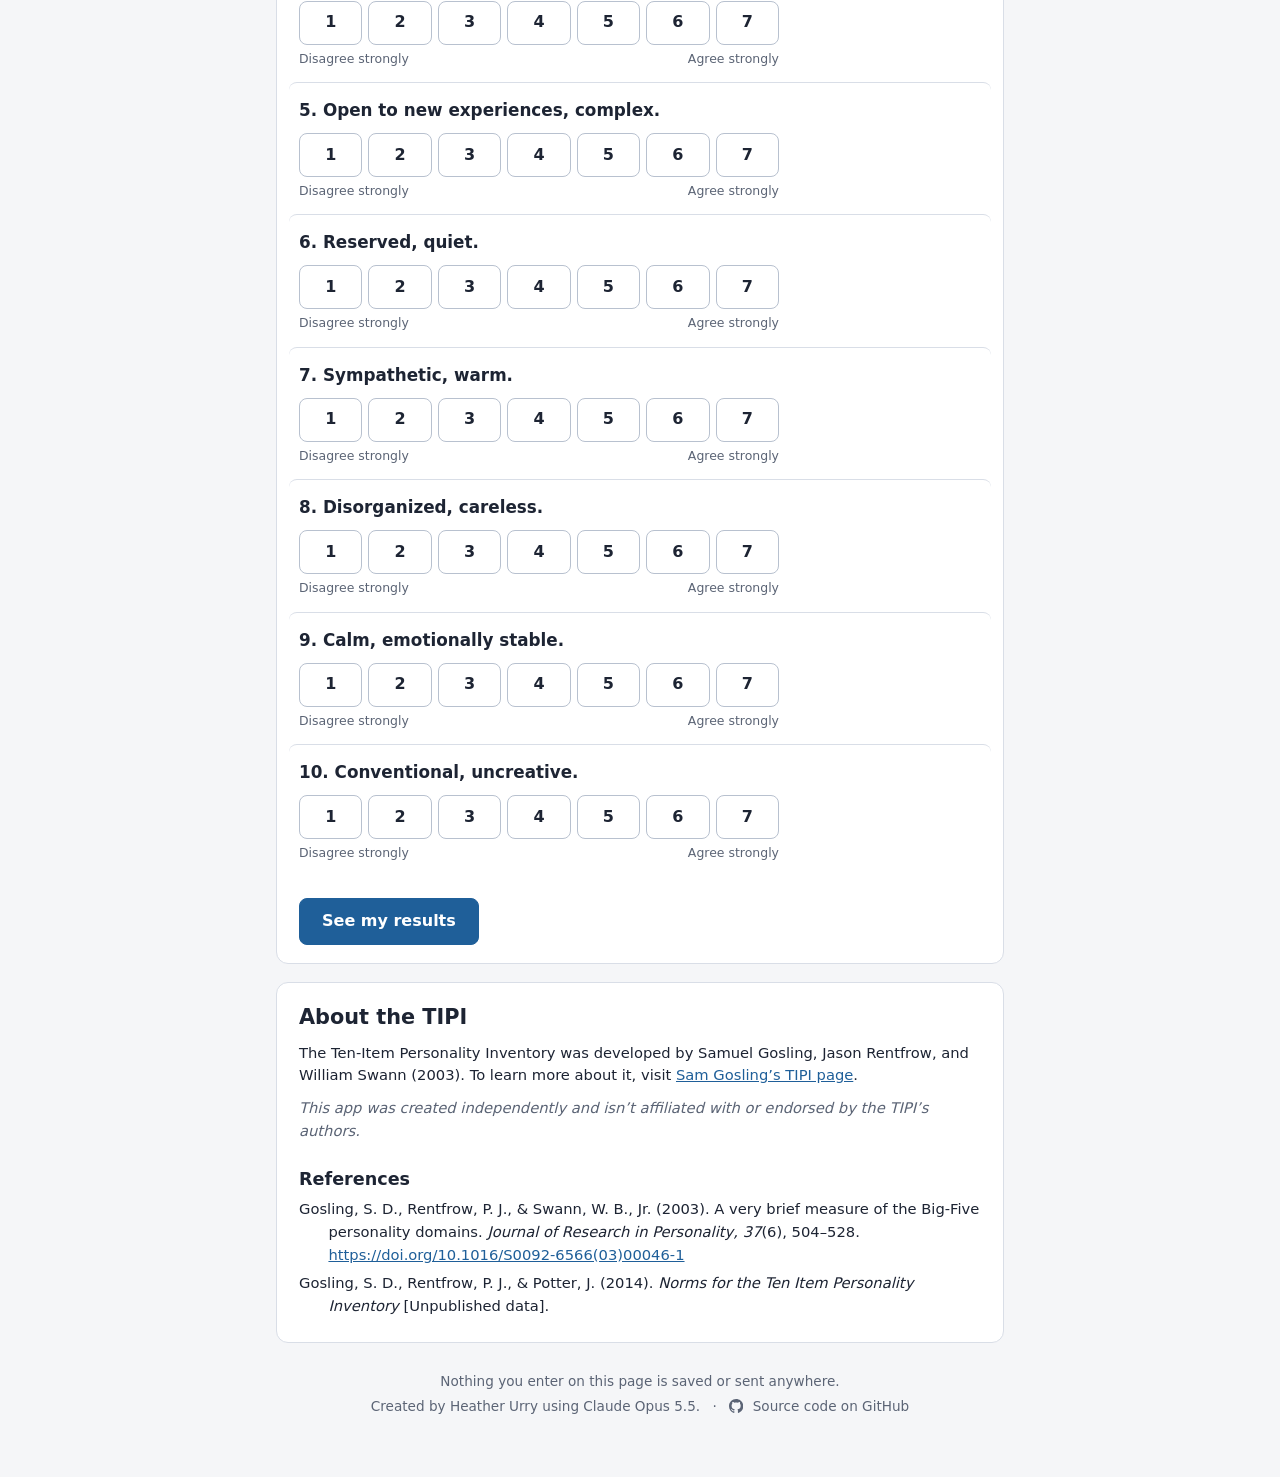
==== commit 7b8d59ea: "Retire Shinylive; precomputed page at /tipi/; audit fixes; exhaustive table tests" ====
--- a/docs/lite/index.html
+++ b/docs/lite/index.html
@@ -2,984 +2,10 @@
 <html lang="en">
 <head>
 <meta charset="utf-8">
-<meta name="viewport" content="width=device-width, initial-scale=1">
-<title>Your TIPI personality profile</title>
-<link rel="stylesheet" href="lite.css">
-<link rel="stylesheet" href="styles.css">
+<meta name="robots" content="noindex">
+<meta http-equiv="refresh" content="0; url=../">
+<link rel="canonical" href="https://heatherurry.io/tipi/">
+<title>TIPI personality profile</title>
 </head>
-<body>
-<div class="wrap" id="top">
-  <p class="print-only print-head" id="print-head"></p>
-  <header>
-    <p class="eyebrow">Ten-Item Personality Inventory (TIPI)</p>
-    <h1 id="page-title" tabindex="-1">Your Big Five personality profile</h1>
-    <p class="lede">
-      Rate yourself on 10 short descriptions (about 2 minutes) to see where you fall 
-      on five broad personality traits compared with a large group of other people.
-    </p>
-  </header>
-  <section class="card privacy" aria-labelledby="privacy-h">
-    <h2 id="privacy-h">Your privacy</h2>
-    <ul>
-      <li>
-        <strong>Your answers are never saved or sent anywhere.</strong>
-         All calculations happen inside your own web browser. Your answers, 
-        age range, and gender never leave your device, and they're erased when 
-        you close or reload this page.
-      </li>
-      <li>
-        This app doesn't ask for your name, email, or student ID, and it doesn't 
-        use cookies, tracking, or analytics.
-      </li>
-      <li>This web page is delivered by GitHub Pages (a service of GitHub, Inc.), which automatically records the IP address of every device that loads it, for security purposes. That record doesn't include anything you enter in this app.</li>
-      <li>
-        <strong>By using this app, you consent to this.</strong>
-      </li>
-    </ul>
-  </section>
-  <section class="card no-print" aria-labelledby="about-h">
-    <h2 id="about-h">1. About you</h2>
-    <p class="help">These two answers only choose which group you're compared with.</p>
-    <div class="two-col">
-      <div class="form-group">
-        <label class="control-label" for="age">Your age</label>
-        <select id="age" class="form-control">
-          <option value="">Choose one</option>
-          <option value="15-20">15–20</option>
-          <option value="21-30">21–30</option>
-          <option value="31-40">31–40</option>
-          <option value="41-50">41–50</option>
-          <option value="51-60">51–60</option>
-          <option value="61+">61 or older</option>
-          <option value="none">Prefer not to say</option>
-        </select>
-      </div>
-      <div class="form-group">
-        <label class="control-label" for="gender">Your gender</label>
-        <select id="gender" class="form-control">
-          <option value="">Choose one</option>
-          <option value="female">Female</option>
-          <option value="male">Male</option>
-          <option value="other">Nonbinary or another gender</option>
-          <option value="none">Prefer not to say</option>
-        </select>
-      </div>
-    </div>
-    <p class="help small">
-      The published TIPI norms are split into female and male groups only. If you choose 
-      another gender or prefer not to say, each of your percentiles is the average of your 
-      percentile against the female norms and your percentile against the male norms. If 
-      you prefer not to give your age, you're compared with people aged 15–30.
-    </p>
-  </section>
-  <section class="card no-print" aria-labelledby="q-h">
-    <h2 id="q-h">2. The questionnaire</h2>
-    <p>
-      Here are a number of personality traits that may or may not apply to you. 
-      Please select a number for each statement to indicate the extent to which you 
-      agree or disagree with that statement. You should rate the extent to which the 
-      pair of traits applies to you, even if one characteristic applies more strongly 
-      than the other.
-    </p>
-    <ol class="legend" aria-label="Rating scale">
-      <li>
-        <b>1</b>
-        Disagree strongly
-      </li>
-      <li>
-        <b>2</b>
-        Disagree moderately
-      </li>
-      <li>
-        <b>3</b>
-        Disagree a little
-      </li>
-      <li>
-        <b>4</b>
-        Neither agree nor disagree
-      </li>
-      <li>
-        <b>5</b>
-        Agree a little
-      </li>
-      <li>
-        <b>6</b>
-        Agree moderately
-      </li>
-      <li>
-        <b>7</b>
-        Agree strongly
-      </li>
-    </ol>
-    <p class="stem">I see myself as:</p>
-    <div class="tipi-item" id="item1">
-      <div class="form-group shiny-input-radiogroup" id="q1" role="radiogroup" aria-labelledby="q1-label">
-        <div class="control-label" id="q1-label">1. Extraverted, enthusiastic.</div>
-        <div class="shiny-options-group">
-          <label class="radio-inline">
-            <input type="radio" name="q1" value="1"/>
-            <span>
-              <span class="dot" title="Disagree strongly">
-                1
-                <span class="sr-only">, Disagree strongly</span>
-              </span>
-            </span>
-          </label>
-          <label class="radio-inline">
-            <input type="radio" name="q1" value="2"/>
-            <span>
-              <span class="dot" title="Disagree moderately">
-                2
-                <span class="sr-only">, Disagree moderately</span>
-              </span>
-            </span>
-          </label>
-          <label class="radio-inline">
-            <input type="radio" name="q1" value="3"/>
-            <span>
-              <span class="dot" title="Disagree a little">
-                3
-                <span class="sr-only">, Disagree a little</span>
-              </span>
-            </span>
-          </label>
-          <label class="radio-inline">
-            <input type="radio" name="q1" value="4"/>
-            <span>
-              <span class="dot" title="Neither agree nor disagree">
-                4
-                <span class="sr-only">, Neither agree nor disagree</span>
-              </span>
-            </span>
-          </label>
-          <label class="radio-inline">
-            <input type="radio" name="q1" value="5"/>
-            <span>
-              <span class="dot" title="Agree a little">
-                5
-                <span class="sr-only">, Agree a little</span>
-              </span>
-            </span>
-          </label>
-          <label class="radio-inline">
-            <input type="radio" name="q1" value="6"/>
-            <span>
-              <span class="dot" title="Agree moderately">
-                6
-                <span class="sr-only">, Agree moderately</span>
-              </span>
-            </span>
-          </label>
-          <label class="radio-inline">
-            <input type="radio" name="q1" value="7"/>
-            <span>
-              <span class="dot" title="Agree strongly">
-                7
-                <span class="sr-only">, Agree strongly</span>
-              </span>
-            </span>
-          </label>
-        </div>
-      </div>
-      <div class="ends" aria-hidden="true">
-        <span>Disagree strongly</span>
-        <span>Agree strongly</span>
-      </div>
-    </div>
-    <div class="tipi-item" id="item2">
-      <div class="form-group shiny-input-radiogroup" id="q2" role="radiogroup" aria-labelledby="q2-label">
-        <div class="control-label" id="q2-label">2. Critical, quarrelsome.</div>
-        <div class="shiny-options-group">
-          <label class="radio-inline">
-            <input type="radio" name="q2" value="1"/>
-            <span>
-              <span class="dot" title="Disagree strongly">
-                1
-                <span class="sr-only">, Disagree strongly</span>
-              </span>
-            </span>
-          </label>
-          <label class="radio-inline">
-            <input type="radio" name="q2" value="2"/>
-            <span>
-              <span class="dot" title="Disagree moderately">
-                2
-                <span class="sr-only">, Disagree moderately</span>
-              </span>
-            </span>
-          </label>
-          <label class="radio-inline">
-            <input type="radio" name="q2" value="3"/>
-            <span>
-              <span class="dot" title="Disagree a little">
-                3
-                <span class="sr-only">, Disagree a little</span>
-              </span>
-            </span>
-          </label>
-          <label class="radio-inline">
-            <input type="radio" name="q2" value="4"/>
-            <span>
-              <span class="dot" title="Neither agree nor disagree">
-                4
-                <span class="sr-only">, Neither agree nor disagree</span>
-              </span>
-            </span>
-          </label>
-          <label class="radio-inline">
-            <input type="radio" name="q2" value="5"/>
-            <span>
-              <span class="dot" title="Agree a little">
-                5
-                <span class="sr-only">, Agree a little</span>
-              </span>
-            </span>
-          </label>
-          <label class="radio-inline">
-            <input type="radio" name="q2" value="6"/>
-            <span>
-              <span class="dot" title="Agree moderately">
-                6
-                <span class="sr-only">, Agree moderately</span>
-              </span>
-            </span>
-          </label>
-          <label class="radio-inline">
-            <input type="radio" name="q2" value="7"/>
-            <span>
-              <span class="dot" title="Agree strongly">
-                7
-                <span class="sr-only">, Agree strongly</span>
-              </span>
-            </span>
-          </label>
-        </div>
-      </div>
-      <div class="ends" aria-hidden="true">
-        <span>Disagree strongly</span>
-        <span>Agree strongly</span>
-      </div>
-    </div>
-    <div class="tipi-item" id="item3">
-      <div class="form-group shiny-input-radiogroup" id="q3" role="radiogroup" aria-labelledby="q3-label">
-        <div class="control-label" id="q3-label">3. Dependable, self-disciplined.</div>
-        <div class="shiny-options-group">
-          <label class="radio-inline">
-            <input type="radio" name="q3" value="1"/>
-            <span>
-              <span class="dot" title="Disagree strongly">
-                1
-                <span class="sr-only">, Disagree strongly</span>
-              </span>
-            </span>
-          </label>
-          <label class="radio-inline">
-            <input type="radio" name="q3" value="2"/>
-            <span>
-              <span class="dot" title="Disagree moderately">
-                2
-                <span class="sr-only">, Disagree moderately</span>
-              </span>
-            </span>
-          </label>
-          <label class="radio-inline">
-            <input type="radio" name="q3" value="3"/>
-            <span>
-              <span class="dot" title="Disagree a little">
-                3
-                <span class="sr-only">, Disagree a little</span>
-              </span>
-            </span>
-          </label>
-          <label class="radio-inline">
-            <input type="radio" name="q3" value="4"/>
-            <span>
-              <span class="dot" title="Neither agree nor disagree">
-                4
-                <span class="sr-only">, Neither agree nor disagree</span>
-              </span>
-            </span>
-          </label>
-          <label class="radio-inline">
-            <input type="radio" name="q3" value="5"/>
-            <span>
-              <span class="dot" title="Agree a little">
-                5
-                <span class="sr-only">, Agree a little</span>
-              </span>
-            </span>
-          </label>
-          <label class="radio-inline">
-            <input type="radio" name="q3" value="6"/>
-            <span>
-              <span class="dot" title="Agree moderately">
-                6
-                <span class="sr-only">, Agree moderately</span>
-              </span>
-            </span>
-          </label>
-          <label class="radio-inline">
-            <input type="radio" name="q3" value="7"/>
-            <span>
-              <span class="dot" title="Agree strongly">
-                7
-                <span class="sr-only">, Agree strongly</span>
-              </span>
-            </span>
-          </label>
-        </div>
-      </div>
-      <div class="ends" aria-hidden="true">
-        <span>Disagree strongly</span>
-        <span>Agree strongly</span>
-      </div>
-    </div>
-    <div class="tipi-item" id="item4">
-      <div class="form-group shiny-input-radiogroup" id="q4" role="radiogroup" aria-labelledby="q4-label">
-        <div class="control-label" id="q4-label">4. Anxious, easily upset.</div>
-        <div class="shiny-options-group">
-          <label class="radio-inline">
-            <input type="radio" name="q4" value="1"/>
-            <span>
-              <span class="dot" title="Disagree strongly">
-                1
-                <span class="sr-only">, Disagree strongly</span>
-              </span>
-            </span>
-          </label>
-          <label class="radio-inline">
-            <input type="radio" name="q4" value="2"/>
-            <span>
-              <span class="dot" title="Disagree moderately">
-                2
-                <span class="sr-only">, Disagree moderately</span>
-              </span>
-            </span>
-          </label>
-          <label class="radio-inline">
-            <input type="radio" name="q4" value="3"/>
-            <span>
-              <span class="dot" title="Disagree a little">
-                3
-                <span class="sr-only">, Disagree a little</span>
-              </span>
-            </span>
-          </label>
-          <label class="radio-inline">
-            <input type="radio" name="q4" value="4"/>
-            <span>
-              <span class="dot" title="Neither agree nor disagree">
-                4
-                <span class="sr-only">, Neither agree nor disagree</span>
-              </span>
-            </span>
-          </label>
-          <label class="radio-inline">
-            <input type="radio" name="q4" value="5"/>
-            <span>
-              <span class="dot" title="Agree a little">
-                5
-                <span class="sr-only">, Agree a little</span>
-              </span>
-            </span>
-          </label>
-          <label class="radio-inline">
-            <input type="radio" name="q4" value="6"/>
-            <span>
-              <span class="dot" title="Agree moderately">
-                6
-                <span class="sr-only">, Agree moderately</span>
-              </span>
-            </span>
-          </label>
-          <label class="radio-inline">
-            <input type="radio" name="q4" value="7"/>
-            <span>
-              <span class="dot" title="Agree strongly">
-                7
-                <span class="sr-only">, Agree strongly</span>
-              </span>
-            </span>
-          </label>
-        </div>
-      </div>
-      <div class="ends" aria-hidden="true">
-        <span>Disagree strongly</span>
-        <span>Agree strongly</span>
-      </div>
-    </div>
-    <div class="tipi-item" id="item5">
-      <div class="form-group shiny-input-radiogroup" id="q5" role="radiogroup" aria-labelledby="q5-label">
-        <div class="control-label" id="q5-label">5. Open to new experiences, complex.</div>
-        <div class="shiny-options-group">
-          <label class="radio-inline">
-            <input type="radio" name="q5" value="1"/>
-            <span>
-              <span class="dot" title="Disagree strongly">
-                1
-                <span class="sr-only">, Disagree strongly</span>
-              </span>
-            </span>
-          </label>
-          <label class="radio-inline">
-            <input type="radio" name="q5" value="2"/>
-            <span>
-              <span class="dot" title="Disagree moderately">
-                2
-                <span class="sr-only">, Disagree moderately</span>
-              </span>
-            </span>
-          </label>
-          <label class="radio-inline">
-            <input type="radio" name="q5" value="3"/>
-            <span>
-              <span class="dot" title="Disagree a little">
-                3
-                <span class="sr-only">, Disagree a little</span>
-              </span>
-            </span>
-          </label>
-          <label class="radio-inline">
-            <input type="radio" name="q5" value="4"/>
-            <span>
-              <span class="dot" title="Neither agree nor disagree">
-                4
-                <span class="sr-only">, Neither agree nor disagree</span>
-              </span>
-            </span>
-          </label>
-          <label class="radio-inline">
-            <input type="radio" name="q5" value="5"/>
-            <span>
-              <span class="dot" title="Agree a little">
-                5
-                <span class="sr-only">, Agree a little</span>
-              </span>
-            </span>
-          </label>
-          <label class="radio-inline">
-            <input type="radio" name="q5" value="6"/>
-            <span>
-              <span class="dot" title="Agree moderately">
-                6
-                <span class="sr-only">, Agree moderately</span>
-              </span>
-            </span>
-          </label>
-          <label class="radio-inline">
-            <input type="radio" name="q5" value="7"/>
-            <span>
-              <span class="dot" title="Agree strongly">
-                7
-                <span class="sr-only">, Agree strongly</span>
-              </span>
-            </span>
-          </label>
-        </div>
-      </div>
-      <div class="ends" aria-hidden="true">
-        <span>Disagree strongly</span>
-        <span>Agree strongly</span>
-      </div>
-    </div>
-    <div class="tipi-item" id="item6">
-      <div class="form-group shiny-input-radiogroup" id="q6" role="radiogroup" aria-labelledby="q6-label">
-        <div class="control-label" id="q6-label">6. Reserved, quiet.</div>
-        <div class="shiny-options-group">
-          <label class="radio-inline">
-            <input type="radio" name="q6" value="1"/>
-            <span>
-              <span class="dot" title="Disagree strongly">
-                1
-                <span class="sr-only">, Disagree strongly</span>
-              </span>
-            </span>
-          </label>
-          <label class="radio-inline">
-            <input type="radio" name="q6" value="2"/>
-            <span>
-              <span class="dot" title="Disagree moderately">
-                2
-                <span class="sr-only">, Disagree moderately</span>
-              </span>
-            </span>
-          </label>
-          <label class="radio-inline">
-            <input type="radio" name="q6" value="3"/>
-            <span>
-              <span class="dot" title="Disagree a little">
-                3
-                <span class="sr-only">, Disagree a little</span>
-              </span>
-            </span>
-          </label>
-          <label class="radio-inline">
-            <input type="radio" name="q6" value="4"/>
-            <span>
-              <span class="dot" title="Neither agree nor disagree">
-                4
-                <span class="sr-only">, Neither agree nor disagree</span>
-              </span>
-            </span>
-          </label>
-          <label class="radio-inline">
-            <input type="radio" name="q6" value="5"/>
-            <span>
-              <span class="dot" title="Agree a little">
-                5
-                <span class="sr-only">, Agree a little</span>
-              </span>
-            </span>
-          </label>
-          <label class="radio-inline">
-            <input type="radio" name="q6" value="6"/>
-            <span>
-              <span class="dot" title="Agree moderately">
-                6
-                <span class="sr-only">, Agree moderately</span>
-              </span>
-            </span>
-          </label>
-          <label class="radio-inline">
-            <input type="radio" name="q6" value="7"/>
-            <span>
-              <span class="dot" title="Agree strongly">
-                7
-                <span class="sr-only">, Agree strongly</span>
-              </span>
-            </span>
-          </label>
-        </div>
-      </div>
-      <div class="ends" aria-hidden="true">
-        <span>Disagree strongly</span>
-        <span>Agree strongly</span>
-      </div>
-    </div>
-    <div class="tipi-item" id="item7">
-      <div class="form-group shiny-input-radiogroup" id="q7" role="radiogroup" aria-labelledby="q7-label">
-        <div class="control-label" id="q7-label">7. Sympathetic, warm.</div>
-        <div class="shiny-options-group">
-          <label class="radio-inline">
-            <input type="radio" name="q7" value="1"/>
-            <span>
-              <span class="dot" title="Disagree strongly">
-                1
-                <span class="sr-only">, Disagree strongly</span>
-              </span>
-            </span>
-          </label>
-          <label class="radio-inline">
-            <input type="radio" name="q7" value="2"/>
-            <span>
-              <span class="dot" title="Disagree moderately">
-                2
-                <span class="sr-only">, Disagree moderately</span>
-              </span>
-            </span>
-          </label>
-          <label class="radio-inline">
-            <input type="radio" name="q7" value="3"/>
-            <span>
-              <span class="dot" title="Disagree a little">
-                3
-                <span class="sr-only">, Disagree a little</span>
-              </span>
-            </span>
-          </label>
-          <label class="radio-inline">
-            <input type="radio" name="q7" value="4"/>
-            <span>
-              <span class="dot" title="Neither agree nor disagree">
-                4
-                <span class="sr-only">, Neither agree nor disagree</span>
-              </span>
-            </span>
-          </label>
-          <label class="radio-inline">
-            <input type="radio" name="q7" value="5"/>
-            <span>
-              <span class="dot" title="Agree a little">
-                5
-                <span class="sr-only">, Agree a little</span>
-              </span>
-            </span>
-          </label>
-          <label class="radio-inline">
-            <input type="radio" name="q7" value="6"/>
-            <span>
-              <span class="dot" title="Agree moderately">
-                6
-                <span class="sr-only">, Agree moderately</span>
-              </span>
-            </span>
-          </label>
-          <label class="radio-inline">
-            <input type="radio" name="q7" value="7"/>
-            <span>
-              <span class="dot" title="Agree strongly">
-                7
-                <span class="sr-only">, Agree strongly</span>
-              </span>
-            </span>
-          </label>
-        </div>
-      </div>
-      <div class="ends" aria-hidden="true">
-        <span>Disagree strongly</span>
-        <span>Agree strongly</span>
-      </div>
-    </div>
-    <div class="tipi-item" id="item8">
-      <div class="form-group shiny-input-radiogroup" id="q8" role="radiogroup" aria-labelledby="q8-label">
-        <div class="control-label" id="q8-label">8. Disorganized, careless.</div>
-        <div class="shiny-options-group">
-          <label class="radio-inline">
-            <input type="radio" name="q8" value="1"/>
-            <span>
-              <span class="dot" title="Disagree strongly">
-                1
-                <span class="sr-only">, Disagree strongly</span>
-              </span>
-            </span>
-          </label>
-          <label class="radio-inline">
-            <input type="radio" name="q8" value="2"/>
-            <span>
-              <span class="dot" title="Disagree moderately">
-                2
-                <span class="sr-only">, Disagree moderately</span>
-              </span>
-            </span>
-          </label>
-          <label class="radio-inline">
-            <input type="radio" name="q8" value="3"/>
-            <span>
-              <span class="dot" title="Disagree a little">
-                3
-                <span class="sr-only">, Disagree a little</span>
-              </span>
-            </span>
-          </label>
-          <label class="radio-inline">
-            <input type="radio" name="q8" value="4"/>
-            <span>
-              <span class="dot" title="Neither agree nor disagree">
-                4
-                <span class="sr-only">, Neither agree nor disagree</span>
-              </span>
-            </span>
-          </label>
-          <label class="radio-inline">
-            <input type="radio" name="q8" value="5"/>
-            <span>
-              <span class="dot" title="Agree a little">
-                5
-                <span class="sr-only">, Agree a little</span>
-              </span>
-            </span>
-          </label>
-          <label class="radio-inline">
-            <input type="radio" name="q8" value="6"/>
-            <span>
-              <span class="dot" title="Agree moderately">
-                6
-                <span class="sr-only">, Agree moderately</span>
-              </span>
-            </span>
-          </label>
-          <label class="radio-inline">
-            <input type="radio" name="q8" value="7"/>
-            <span>
-              <span class="dot" title="Agree strongly">
-                7
-                <span class="sr-only">, Agree strongly</span>
-              </span>
-            </span>
-          </label>
-        </div>
-      </div>
-      <div class="ends" aria-hidden="true">
-        <span>Disagree strongly</span>
-        <span>Agree strongly</span>
-      </div>
-    </div>
-    <div class="tipi-item" id="item9">
-      <div class="form-group shiny-input-radiogroup" id="q9" role="radiogroup" aria-labelledby="q9-label">
-        <div class="control-label" id="q9-label">9. Calm, emotionally stable.</div>
-        <div class="shiny-options-group">
-          <label class="radio-inline">
-            <input type="radio" name="q9" value="1"/>
-            <span>
-              <span class="dot" title="Disagree strongly">
-                1
-                <span class="sr-only">, Disagree strongly</span>
-              </span>
-            </span>
-          </label>
-          <label class="radio-inline">
-            <input type="radio" name="q9" value="2"/>
-            <span>
-              <span class="dot" title="Disagree moderately">
-                2
-                <span class="sr-only">, Disagree moderately</span>
-              </span>
-            </span>
-          </label>
-          <label class="radio-inline">
-            <input type="radio" name="q9" value="3"/>
-            <span>
-              <span class="dot" title="Disagree a little">
-                3
-                <span class="sr-only">, Disagree a little</span>
-              </span>
-            </span>
-          </label>
-          <label class="radio-inline">
-            <input type="radio" name="q9" value="4"/>
-            <span>
-              <span class="dot" title="Neither agree nor disagree">
-                4
-                <span class="sr-only">, Neither agree nor disagree</span>
-              </span>
-            </span>
-          </label>
-          <label class="radio-inline">
-            <input type="radio" name="q9" value="5"/>
-            <span>
-              <span class="dot" title="Agree a little">
-                5
-                <span class="sr-only">, Agree a little</span>
-              </span>
-            </span>
-          </label>
-          <label class="radio-inline">
-            <input type="radio" name="q9" value="6"/>
-            <span>
-              <span class="dot" title="Agree moderately">
-                6
-                <span class="sr-only">, Agree moderately</span>
-              </span>
-            </span>
-          </label>
-          <label class="radio-inline">
-            <input type="radio" name="q9" value="7"/>
-            <span>
-              <span class="dot" title="Agree strongly">
-                7
-                <span class="sr-only">, Agree strongly</span>
-              </span>
-            </span>
-          </label>
-        </div>
-      </div>
-      <div class="ends" aria-hidden="true">
-        <span>Disagree strongly</span>
-        <span>Agree strongly</span>
-      </div>
-    </div>
-    <div class="tipi-item" id="item10">
-      <div class="form-group shiny-input-radiogroup" id="q10" role="radiogroup" aria-labelledby="q10-label">
-        <div class="control-label" id="q10-label">10. Conventional, uncreative.</div>
-        <div class="shiny-options-group">
-          <label class="radio-inline">
-            <input type="radio" name="q10" value="1"/>
-            <span>
-              <span class="dot" title="Disagree strongly">
-                1
-                <span class="sr-only">, Disagree strongly</span>
-              </span>
-            </span>
-          </label>
-          <label class="radio-inline">
-            <input type="radio" name="q10" value="2"/>
-            <span>
-              <span class="dot" title="Disagree moderately">
-                2
-                <span class="sr-only">, Disagree moderately</span>
-              </span>
-            </span>
-          </label>
-          <label class="radio-inline">
-            <input type="radio" name="q10" value="3"/>
-            <span>
-              <span class="dot" title="Disagree a little">
-                3
-                <span class="sr-only">, Disagree a little</span>
-              </span>
-            </span>
-          </label>
-          <label class="radio-inline">
-            <input type="radio" name="q10" value="4"/>
-            <span>
-              <span class="dot" title="Neither agree nor disagree">
-                4
-                <span class="sr-only">, Neither agree nor disagree</span>
-              </span>
-            </span>
-          </label>
-          <label class="radio-inline">
-            <input type="radio" name="q10" value="5"/>
-            <span>
-              <span class="dot" title="Agree a little">
-                5
-                <span class="sr-only">, Agree a little</span>
-              </span>
-            </span>
-          </label>
-          <label class="radio-inline">
-            <input type="radio" name="q10" value="6"/>
-            <span>
-              <span class="dot" title="Agree moderately">
-                6
-                <span class="sr-only">, Agree moderately</span>
-              </span>
-            </span>
-          </label>
-          <label class="radio-inline">
-            <input type="radio" name="q10" value="7"/>
-            <span>
-              <span class="dot" title="Agree strongly">
-                7
-                <span class="sr-only">, Agree strongly</span>
-              </span>
-            </span>
-          </label>
-        </div>
-      </div>
-      <div class="ends" aria-hidden="true">
-        <span>Disagree strongly</span>
-        <span>Agree strongly</span>
-      </div>
-    </div>
-    <div class="actions">
-      <button type="button" id="go" class="btn btn-primary btn-lg">See my results</button>
-      <div id="problems"></div>
-    </div>
-  </section>
-  <section class="card results" id="results" aria-labelledby="res-h" hidden>
-    <h2 id="res-h" tabindex="-1">3. Your results</h2>
-    <div id="incomplete"></div>
-    <div id="results-body">
-      <p class="group" id="group-text"></p>
-      <div class="radar-box" id="radar"></div>
-      <p class="help small center">
-        Each point shows your percentile. The dashed ring is the 50th percentile 
-        (the comparison group's average); the outer edge is 100.
-      </p>
-      <p class="ocean-note">Traits are shown in OCEAN order. The TIPI measures Emotional Stability, the reverse of Neuroticism (the N in OCEAN), so it appears in N’s place: a high Emotional Stability score corresponds to low Neuroticism.</p>
-      <h3>Where you fall on each trait</h3>
-      <div id="strips"></div>
-      <div id="table"></div>
-      <dl class="meanings">
-        <dt>Openness to Experiences</dt>
-        <dd>Higher scores: open to new experiences, complex. Lower scores: conventional, uncreative.</dd>
-        <dt>Conscientiousness</dt>
-        <dd>Higher scores: dependable, self-disciplined. Lower scores: disorganized, careless.</dd>
-        <dt>Extraversion</dt>
-        <dd>Higher scores: extraverted, enthusiastic. Lower scores: reserved, quiet.</dd>
-        <dt>Agreeableness</dt>
-        <dd>Higher scores: sympathetic, warm. Lower scores: critical, quarrelsome.</dd>
-        <dt>Emotional Stability</dt>
-        <dd>Higher scores: calm, emotionally stable. Lower scores: anxious, easily upset.</dd>
-      </dl>
-      <div class="save no-print">
-        <button type="button" id="print" class="btn btn-primary">Print or save my results (PDF)</button>
-        <p class="help small">
-          Your browser’s print window lets you print the results or save them as a PDF. 
-          Nothing is uploaded.
-        </p>
-      </div>
-      <p class="help small no-print">You can change any answer above and your results will update.</p>
-      <details>
-        <summary>How to read these results</summary>
-        <ul>
-          <li>
-            <strong>A percentile</strong>
-             is the estimated percentage of the comparison 
-            group who scored below you, with people who gave exactly your score 
-            counted as half below and half above. The 50th percentile is average.
-          </li>
-          <li>
-            <strong>Low</strong>
-             (15th percentile or below), 
-            <strong>Medium low</strong>
-             (16th–49th), 
-            <strong>Medium high</strong>
-             (50th–83rd), and 
-            <strong>High</strong>
-             (84th or above) split the range at one standard 
-            deviation below the average, the average, and one standard deviation above it.
-          </li>
-          <li>
-            <strong>Higher isn't better.</strong>
-             Each trait has advantages and 
-            disadvantages at both ends.
-          </li>
-          <li>
-            <strong>This is a quick snapshot.</strong>
-             The TIPI uses only two items per 
-            trait, so your scores could shift a bit if you took it again. For more on 
-            the TIPI’s reliability, see Sam Gosling’s 
-            <a href="https://gosling.psy.utexas.edu/scales-weve-developed/ten-item-personality-measure-tipi/a-note-on-alpha-reliability-and-factor-structure-in-the-tipi/" target="_blank" rel="noopener noreferrer">
-              note on alpha reliability and factor structure<span class="sr-only"> (opens in a new tab)</span></a>.
-          </li>
-          <li>
-            <strong>Percentiles are estimates.</strong>
-             They're calculated from the 
-            comparison group's average and standard deviation, assuming scores follow 
-            a bell curve. That's least accurate for scores near the ends of the 1–7 
-            scale, so treat very high and very low results as approximate.
-          </li>
-          <li>
-            <strong>About the norms.</strong>
-             The comparison data come from about 278,000 
-            people aged 15 and older who took the TIPI online (Gosling et al., 2014; 
-            see About the TIPI below). In the full online sample, more than half lived 
-            in the United States and nearly three-quarters identified as White, so the 
-            norms may fit some groups better than others.
-          </li>
-        </ul>
-      </details>
-    </div>
-    <div class="actions no-print">
-      <button type="button" id="reset" class="btn btn-default">Clear my answers and start over</button>
-    </div>
-  </section>
-  <section class="card about" aria-labelledby="about-tipi-h">
-    <h2 id="about-tipi-h">About the TIPI</h2>
-    <p>
-      The Ten-Item Personality Inventory was developed by Samuel Gosling, Jason Rentfrow, 
-      and William Swann (2003). To learn more about it, visit 
-      <a href="https://gosling.psy.utexas.edu/scales-weve-developed/ten-item-personality-measure-tipi/" target="_blank" rel="noopener noreferrer">
-        Sam Gosling’s TIPI page<span class="sr-only"> (opens in a new tab)</span></a>.
-    </p>
-    <p class="disclaimer">This app was created independently and isn’t affiliated with or endorsed by the TIPI’s authors.</p>
-    <h3>References</h3>
-    <ul class="refs">
-      <li>
-        Gosling, S. D., Rentfrow, P. J., &amp; Swann, W. B., Jr. (2003). A very brief 
-        measure of the Big-Five personality domains. 
-        <em>Journal of Research in Personality, 37</em>(6), 504–528. 
-        <a href="https://doi.org/10.1016/S0092-6566(03)00046-1" target="_blank" rel="noopener noreferrer">
-          https://doi.org/10.1016/S0092-6566(03)00046-1<span class="sr-only"> (opens in a new tab)</span></a></li>
-      <li>
-        Gosling, S. D., Rentfrow, P. J., &amp; Potter, J. (2014). 
-        <em>Norms for the Ten Item Personality Inventory</em> [Unpublished data].
-      </li>
-    </ul>
-  </section>
-  <footer>
-    <p>Nothing you enter on this page is saved or sent anywhere.</p>
-    <p class="credits">
-      Created by Heather Urry using Claude Opus 5.5.
-      <span class="sep" aria-hidden="true">·</span>
-      <a href="https://github.com/HeatherUrry/tipi" target="_blank" rel="noopener noreferrer" class="gh">
-        <svg viewBox="0 0 16 16" aria-hidden="true" focusable="false"><path d="M8 0C3.58 0 0 3.58 0 8c0 3.54 2.29 6.53 5.47 7.59.4.07.55-.17.55-.38 0-.19-.01-.82-.01-1.49-2.01.37-2.53-.49-2.69-.94-.09-.23-.48-.94-.82-1.13-.28-.15-.68-.52-.01-.53.63-.01 1.08.58 1.23.82.72 1.21 1.87.87 2.33.66.07-.52.28-.87.51-1.07-1.78-.2-3.64-.89-3.64-3.95 0-.87.31-1.59.82-2.15-.08-.2-.36-1.02.08-2.12 0 0 .67-.21 2.2.82.64-.18 1.32-.27 2-.27.68 0 1.36.09 2 .27 1.53-1.04 2.2-.82 2.2-.82.44 1.1.16 1.92.08 2.12.51.56.82 1.27.82 2.15 0 3.07-1.87 3.75-3.65 3.95.29.25.54.73.54 1.48 0 1.07-.01 1.93-.01 2.2 0 .21.15.46.55.38A8.013 8.013 0 0016 8c0-4.42-3.58-8-8-8z"/></svg>
-        Source code on GitHub<span class="sr-only"> (opens in a new tab)</span></a></p>
-  </footer>
-</div>
-<script src="data.js"></script>
-<script src="lite.js"></script>
-</body>
+<body><p>This page has moved to <a href="../">heatherurry.io/tipi</a>.</p></body>
 </html>
